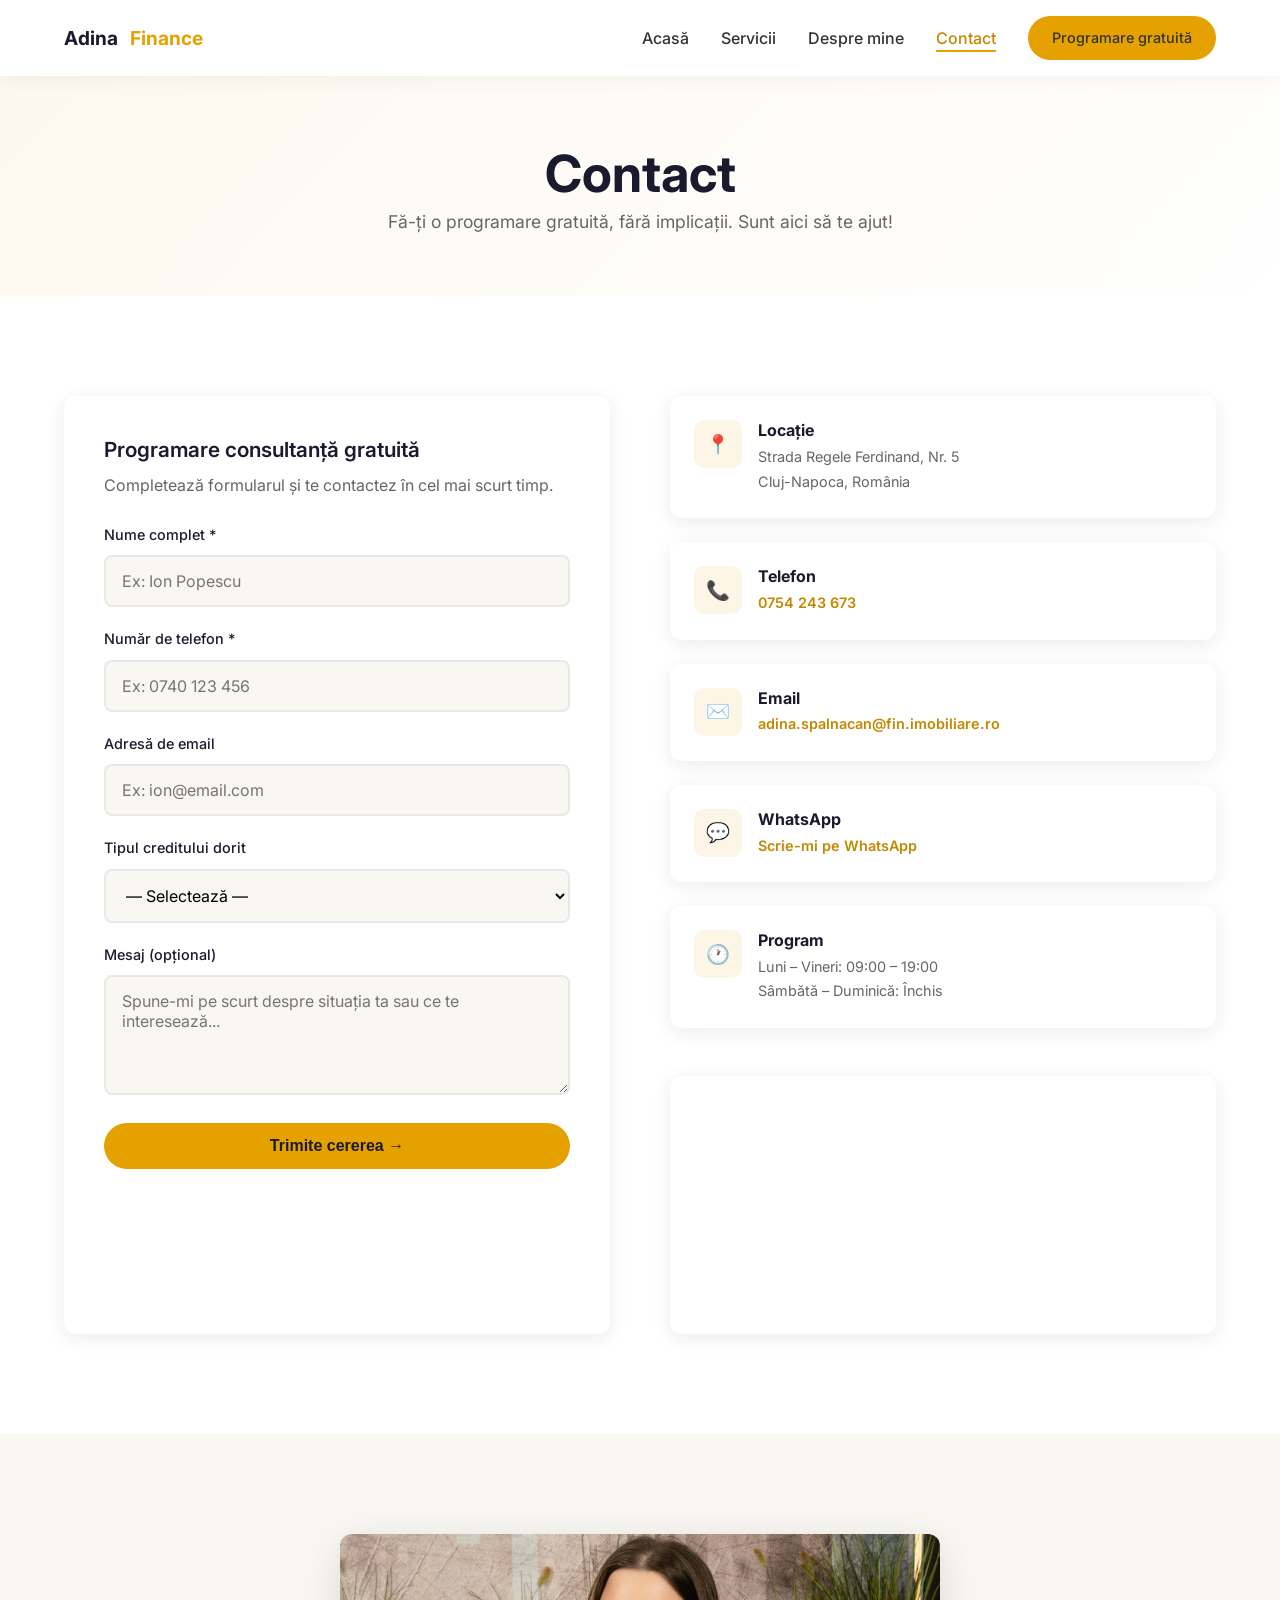
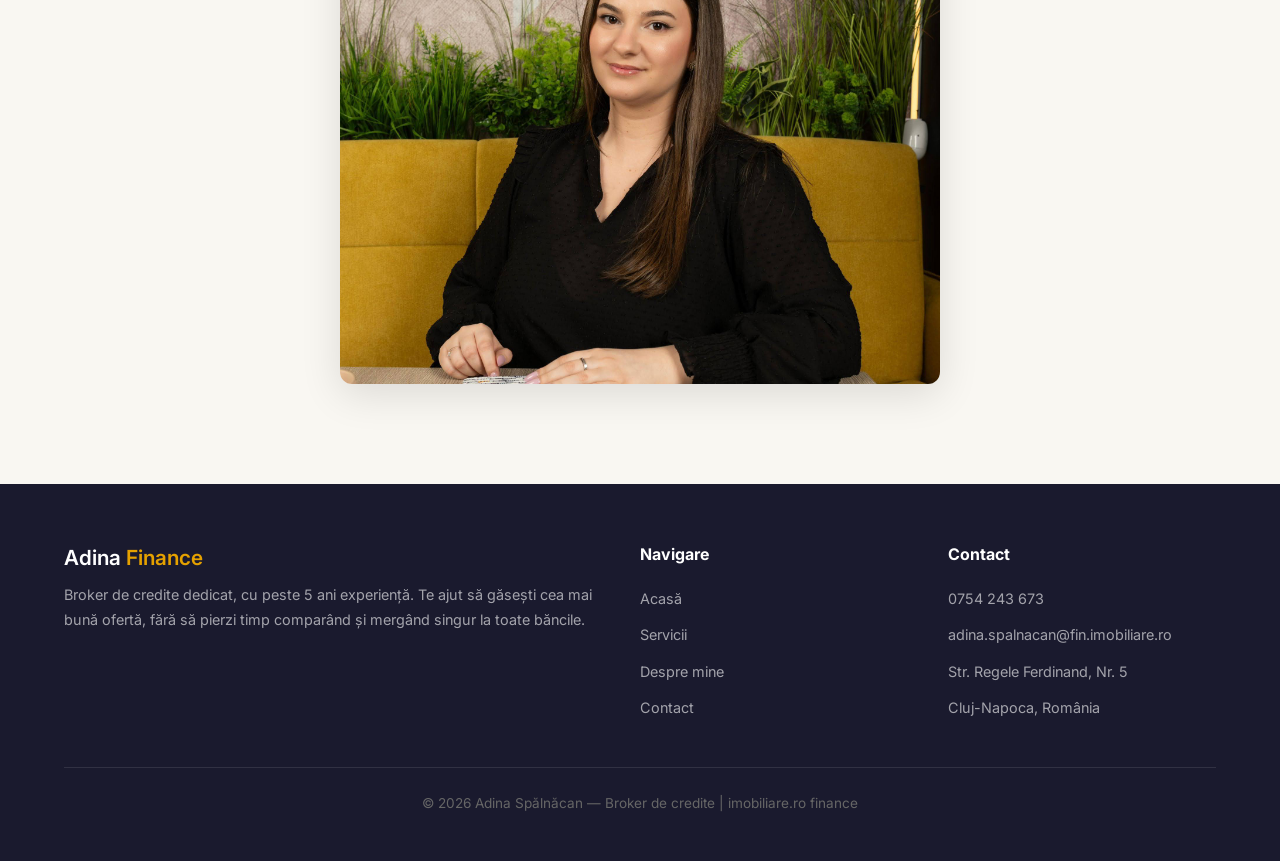
==== contact.html @ a8273257 "Initial site: Adina Finance broker website" ====
<!DOCTYPE html>
<html lang="ro">
<head>
  <meta charset="UTF-8">
  <meta name="viewport" content="width=device-width, initial-scale=1.0">
  <title>Contact | Adina Spălnăcan — Broker de Credite</title>
  <meta name="description" content="Programează o consultanță gratuită cu Adina Spălnăcan - Expert Financiar în Cluj-Napoca. Telefon: 0754 243 673.">
  <link rel="preconnect" href="https://fonts.googleapis.com">
  <link rel="preconnect" href="https://fonts.gstatic.com" crossorigin>
  <link href="https://fonts.googleapis.com/css2?family=Inter:wght@400;500;600;700&display=swap" rel="stylesheet">
  <link rel="stylesheet" href="css/styles.css">
</head>
<body>

  <!-- NAVIGATION -->
  <nav class="navbar">
    <div class="container">
      <a href="index.html" class="nav-logo">
        Adina <span class="logo-accent">Finance</span>
      </a>
      <ul class="nav-links">
        <li><a href="index.html">Acasă</a></li>
        <li><a href="servicii.html">Servicii</a></li>
        <li><a href="despre.html">Despre mine</a></li>
        <li><a href="contact.html" class="active">Contact</a></li>
        <li><a href="contact.html" class="btn btn-primary nav-cta">Programare gratuită</a></li>
      </ul>
      <div class="mobile-toggle" id="mobileToggle">
        <span></span>
        <span></span>
        <span></span>
      </div>
    </div>
  </nav>

  <!-- PAGE HEADER -->
  <section class="page-header">
    <div class="container">
      <h1>Contact</h1>
      <p>Fă-ți o programare gratuită, fără implicații. Sunt aici să te ajut!</p>
    </div>
  </section>

  <!-- CONTACT SECTION -->
  <section class="section">
    <div class="container">
      <div class="contact-grid">
        <!-- FORM -->
        <div class="contact-form fade-in">
          <h3>Programare consultanță gratuită</h3>
          <p style="margin-bottom: 24px;">Completează formularul și te contactez în cel mai scurt timp.</p>
          <form id="contactForm" action="#" method="POST">
            <div class="form-group">
              <label for="name">Nume complet *</label>
              <input type="text" id="name" name="name" placeholder="Ex: Ion Popescu" required>
            </div>
            <div class="form-group">
              <label for="phone">Număr de telefon *</label>
              <input type="tel" id="phone" name="phone" placeholder="Ex: 0740 123 456" required>
            </div>
            <div class="form-group">
              <label for="email">Adresă de email</label>
              <input type="email" id="email" name="email" placeholder="Ex: ion@email.com">
            </div>
            <div class="form-group">
              <label for="service">Tipul creditului dorit</label>
              <select id="service" name="service">
                <option value="">— Selectează —</option>
                <option value="ipotecar">Credit ipotecar</option>
                <option value="refinantare">Refinanțare</option>
                <option value="nevoi-personale">Credit de nevoi personale</option>
                <option value="constructii">Credit de construcții</option>
                <option value="teren">Credit achiziție teren</option>
                <option value="altele">Altele</option>
              </select>
            </div>
            <div class="form-group">
              <label for="message">Mesaj (opțional)</label>
              <textarea id="message" name="message" placeholder="Spune-mi pe scurt despre situația ta sau ce te interesează..."></textarea>
            </div>
            <button type="submit" class="btn btn-primary" style="width: 100%; justify-content: center;">Trimite cererea →</button>
          </form>
        </div>

        <!-- CONTACT INFO -->
        <div class="contact-info fade-in">
          <div class="contact-card">
            <div class="contact-card-icon">📍</div>
            <div>
              <h4>Locație</h4>
              <p>Strada Regele Ferdinand, Nr. 5<br>Cluj-Napoca, România</p>
            </div>
          </div>

          <div class="contact-card">
            <div class="contact-card-icon">📞</div>
            <div>
              <h4>Telefon</h4>
              <p><a href="tel:+40754243673" style="color: var(--gold-dark); font-weight: 600;">0754 243 673</a></p>
            </div>
          </div>

          <div class="contact-card">
            <div class="contact-card-icon">✉️</div>
            <div>
              <h4>Email</h4>
              <p><a href="mailto:adina.spalnacan@fin.imobiliare.ro" style="color: var(--gold-dark); font-weight: 600;">adina.spalnacan@fin.imobiliare.ro</a></p>
            </div>
          </div>

          <div class="contact-card">
            <div class="contact-card-icon">💬</div>
            <div>
              <h4>WhatsApp</h4>
              <p><a href="https://wa.me/40754243673" target="_blank" style="color: var(--gold-dark); font-weight: 600;">Scrie-mi pe WhatsApp</a></p>
            </div>
          </div>

          <div class="contact-card">
            <div class="contact-card-icon">🕐</div>
            <div>
              <h4>Program</h4>
              <p>Luni – Vineri: 09:00 – 19:00<br>Sâmbătă – Duminică: Închis</p>
            </div>
          </div>

          <!-- MAP -->
          <div class="map-container">
            <iframe 
              src="https://www.google.com/maps/embed?pb=!1m18!1m12!1m3!1d2732.8!2d23.5897!3d46.7712!2m3!1f0!2f0!3f0!3m2!1i1024!2i768!4f13.1!3m3!1m2!1s0x47490c25c1a3f0e3%3A0x0!2sStrada+Regele+Ferdinand+5%2C+Cluj-Napoca!5e0!3m2!1sro!2sro!4v1"
              allowfullscreen="" 
              loading="lazy" 
              referrerpolicy="no-referrer-when-downgrade"
              title="Locație birou Adina Spălnăcan">
            </iframe>
          </div>
        </div>
      </div>
    </div>
  </section>

  <!-- BUSINESS CARD SECTION -->
  <section class="section section-light">
    <div class="container" style="text-align: center;">
      <div class="fade-in" style="max-width: 600px; margin: 0 auto;">
        <img src="IMG-20260504-WA0004.jpg" alt="Carte de vizită Adina Spălnăcan - Expert Financiar" style="border-radius: var(--radius); box-shadow: var(--shadow-lg);">
      </div>
    </div>
  </section>

  <!-- FOOTER -->
  <footer class="footer">
    <div class="container">
      <div class="footer-grid">
        <div class="footer-brand">
          <h3>Adina <span class="accent">Finance</span></h3>
          <p>Broker de credite dedicat, cu peste 5 ani experiență. Te ajut să găsești cea mai bună ofertă, fără să pierzi timp comparând și mergând singur la toate băncile.</p>
        </div>
        <div class="footer-links">
          <h4>Navigare</h4>
          <a href="index.html">Acasă</a>
          <a href="servicii.html">Servicii</a>
          <a href="despre.html">Despre mine</a>
          <a href="contact.html">Contact</a>
        </div>
        <div class="footer-links">
          <h4>Contact</h4>
          <a href="tel:+40754243673">0754 243 673</a>
          <a href="mailto:adina.spalnacan@fin.imobiliare.ro">adina.spalnacan@fin.imobiliare.ro</a>
          <a>Str. Regele Ferdinand, Nr. 5</a>
          <a>Cluj-Napoca, România</a>
        </div>
      </div>
      <div class="footer-bottom">
        <p>© 2026 Adina Spălnăcan — Broker de credite | imobiliare.ro finance</p>
      </div>
    </div>
  </footer>

  <script src="js/script.js"></script>
</body>
</html>
---- css/styles.css ----
/* ===== GLOBAL RESET & VARIABLES ===== */
:root {
  --gold: #E5A100;
  --gold-light: #F5C842;
  --gold-dark: #C48800;
  --dark: #1a1a2e;
  --dark-light: #2d2d44;
  --text: #333333;
  --text-light: #666666;
  --bg: #ffffff;
  --bg-light: #f9f7f2;
  --bg-warm: #fdf8ee;
  --shadow: 0 4px 20px rgba(0, 0, 0, 0.08);
  --shadow-lg: 0 10px 40px rgba(0, 0, 0, 0.12);
  --radius: 12px;
  --transition: all 0.3s ease;
}

* {
  margin: 0;
  padding: 0;
  box-sizing: border-box;
}

html {
  scroll-behavior: smooth;
}

body {
  font-family: 'Inter', -apple-system, BlinkMacSystemFont, 'Segoe UI', sans-serif;
  color: var(--text);
  line-height: 1.7;
  font-size: 16px;
}

img {
  max-width: 100%;
  height: auto;
  display: block;
}

a {
  text-decoration: none;
  color: inherit;
  transition: var(--transition);
}

ul {
  list-style: none;
}

.container {
  max-width: 1200px;
  margin: 0 auto;
  padding: 0 24px;
}

/* ===== TYPOGRAPHY ===== */
h1, h2, h3, h4 {
  color: var(--dark);
  line-height: 1.3;
}

h1 {
  font-size: clamp(2rem, 5vw, 3.2rem);
  font-weight: 700;
}

h2 {
  font-size: clamp(1.6rem, 4vw, 2.4rem);
  font-weight: 700;
  margin-bottom: 1rem;
}

h3 {
  font-size: 1.3rem;
  font-weight: 600;
  margin-bottom: 0.5rem;
}

p {
  margin-bottom: 1rem;
  color: var(--text-light);
}

.accent {
  color: var(--gold);
}

.highlight {
  background: linear-gradient(120deg, rgba(229, 161, 0, 0.15) 0%, rgba(229, 161, 0, 0.05) 100%);
  padding: 2px 8px;
  border-radius: 4px;
  font-weight: 600;
  color: var(--dark);
}

/* ===== BUTTONS ===== */
.btn {
  display: inline-flex;
  align-items: center;
  gap: 8px;
  padding: 14px 32px;
  border-radius: 50px;
  font-weight: 600;
  font-size: 1rem;
  cursor: pointer;
  border: none;
  transition: var(--transition);
}

.btn-primary {
  background: var(--gold);
  color: var(--dark);
}

.btn-primary:hover {
  background: var(--gold-light);
  transform: translateY(-2px);
  box-shadow: 0 8px 25px rgba(229, 161, 0, 0.35);
}

.btn-secondary {
  background: transparent;
  color: var(--dark);
  border: 2px solid var(--dark);
}

.btn-secondary:hover {
  background: var(--dark);
  color: #fff;
  transform: translateY(-2px);
}

.btn-whatsapp {
  background: #25D366;
  color: #fff;
}

.btn-whatsapp:hover {
  background: #20bd5a;
  transform: translateY(-2px);
  box-shadow: 0 8px 25px rgba(37, 211, 102, 0.35);
}

.btn-phone {
  background: var(--dark);
  color: #fff;
}

.btn-phone:hover {
  background: var(--dark-light);
  transform: translateY(-2px);
}

/* ===== NAVIGATION ===== */
.navbar {
  position: fixed;
  top: 0;
  left: 0;
  right: 0;
  z-index: 1000;
  background: rgba(255, 255, 255, 0.95);
  backdrop-filter: blur(10px);
  box-shadow: 0 2px 20px rgba(0, 0, 0, 0.05);
  padding: 16px 0;
  transition: var(--transition);
}

.navbar .container {
  display: flex;
  align-items: center;
  justify-content: space-between;
}

.nav-logo {
  display: flex;
  align-items: center;
  gap: 12px;
  font-weight: 700;
  font-size: 1.2rem;
  color: var(--dark);
}

.nav-logo .logo-accent {
  color: var(--gold);
}

.nav-links {
  display: flex;
  align-items: center;
  gap: 32px;
}

.nav-links a {
  font-weight: 500;
  color: var(--text);
  position: relative;
}

.nav-links a::after {
  content: '';
  position: absolute;
  bottom: -4px;
  left: 0;
  width: 0;
  height: 2px;
  background: var(--gold);
  transition: var(--transition);
}

.nav-links a:hover::after,
.nav-links a.active::after {
  width: 100%;
}

.nav-links a:hover,
.nav-links a.active {
  color: var(--gold-dark);
}

.nav-cta {
  padding: 10px 24px !important;
  font-size: 0.9rem !important;
}

.mobile-toggle {
  display: none;
  flex-direction: column;
  gap: 5px;
  cursor: pointer;
  padding: 5px;
}

.mobile-toggle span {
  width: 25px;
  height: 3px;
  background: var(--dark);
  border-radius: 2px;
  transition: var(--transition);
}

/* ===== HERO SECTION ===== */
.hero {
  min-height: 100vh;
  display: flex;
  align-items: center;
  padding-top: 80px;
  background: linear-gradient(135deg, var(--bg-warm) 0%, var(--bg) 100%);
  overflow: hidden;
}

.hero .container {
  display: grid;
  grid-template-columns: 1fr 1fr;
  gap: 60px;
  align-items: center;
}

.hero-content {
  padding: 40px 0;
}

.hero-badge {
  display: inline-flex;
  align-items: center;
  gap: 8px;
  background: rgba(229, 161, 0, 0.1);
  color: var(--gold-dark);
  padding: 8px 16px;
  border-radius: 50px;
  font-size: 0.85rem;
  font-weight: 600;
  margin-bottom: 24px;
}

.hero-title {
  margin-bottom: 20px;
}

.hero-subtitle {
  font-size: 1.15rem;
  color: var(--text-light);
  margin-bottom: 32px;
  max-width: 500px;
}

.hero-buttons {
  display: flex;
  gap: 16px;
  flex-wrap: wrap;
}

.hero-stats {
  display: flex;
  gap: 40px;
  margin-top: 48px;
  padding-top: 32px;
  border-top: 1px solid rgba(0, 0, 0, 0.08);
}

.stat-item {
  text-align: center;
}

.stat-number {
  font-size: 2rem;
  font-weight: 700;
  color: var(--gold);
}

.stat-label {
  font-size: 0.85rem;
  color: var(--text-light);
}

.hero-image {
  position: relative;
}

.hero-image img {
  border-radius: var(--radius);
  box-shadow: var(--shadow-lg);
  width: 100%;
  height: 550px;
  object-fit: cover;
  object-position: top;
}

.hero-image::before {
  content: '';
  position: absolute;
  top: -20px;
  right: -20px;
  width: 100%;
  height: 100%;
  border: 3px solid var(--gold);
  border-radius: var(--radius);
  z-index: -1;
}

/* ===== SECTIONS ===== */
.section {
  padding: 100px 0;
}

.section-light {
  background: var(--bg-light);
}

.section-warm {
  background: var(--bg-warm);
}

.section-header {
  text-align: center;
  max-width: 700px;
  margin: 0 auto 60px;
}

.section-header p {
  font-size: 1.1rem;
}

/* ===== FEATURES/BENEFITS GRID ===== */
.features-grid {
  display: grid;
  grid-template-columns: repeat(auto-fit, minmax(320px, 1fr));
  gap: 32px;
}

.feature-card {
  background: #fff;
  padding: 40px 32px;
  border-radius: var(--radius);
  box-shadow: var(--shadow);
  transition: var(--transition);
  border: 1px solid rgba(0, 0, 0, 0.04);
}

.feature-card:hover {
  transform: translateY(-4px);
  box-shadow: var(--shadow-lg);
}

.feature-icon {
  width: 60px;
  height: 60px;
  background: rgba(229, 161, 0, 0.1);
  border-radius: 12px;
  display: flex;
  align-items: center;
  justify-content: center;
  margin-bottom: 20px;
  font-size: 1.5rem;
}

.feature-card h3 {
  color: var(--dark);
  margin-bottom: 12px;
}

.feature-card p {
  font-size: 0.95rem;
}

/* ===== SERVICES ===== */
.service-block {
  display: grid;
  grid-template-columns: 1fr 1fr;
  gap: 60px;
  align-items: center;
  margin-bottom: 80px;
}

.service-block:nth-child(even) {
  direction: rtl;
}

.service-block:nth-child(even) > * {
  direction: ltr;
}

.service-content {
  padding: 20px 0;
}

.service-content h2 {
  position: relative;
  padding-bottom: 16px;
}

.service-content h2::after {
  content: '';
  position: absolute;
  bottom: 0;
  left: 0;
  width: 60px;
  height: 3px;
  background: var(--gold);
  border-radius: 2px;
}

.service-list {
  margin: 24px 0;
}

.service-list li {
  padding: 8px 0;
  padding-left: 28px;
  position: relative;
  color: var(--text-light);
}

.service-list li::before {
  content: '✓';
  position: absolute;
  left: 0;
  color: var(--gold);
  font-weight: 700;
}

.service-image img {
  border-radius: var(--radius);
  box-shadow: var(--shadow);
  width: 100%;
  height: 400px;
  object-fit: cover;
}

/* ===== ABOUT ===== */
.about-grid {
  display: grid;
  grid-template-columns: 1fr 1.2fr;
  gap: 60px;
  align-items: center;
}

.about-image img {
  border-radius: var(--radius);
  box-shadow: var(--shadow-lg);
  width: 100%;
  height: 500px;
  object-fit: cover;
  object-position: top;
}

.about-content blockquote {
  border-left: 4px solid var(--gold);
  padding: 16px 24px;
  margin: 24px 0;
  background: var(--bg-warm);
  border-radius: 0 var(--radius) var(--radius) 0;
  font-style: italic;
  color: var(--text);
}

/* ===== CTA SECTION ===== */
.cta-section {
  background: linear-gradient(135deg, var(--dark) 0%, var(--dark-light) 100%);
  padding: 80px 0;
  text-align: center;
  color: #fff;
}

.cta-section h2 {
  color: #fff;
  margin-bottom: 16px;
}

.cta-section p {
  color: rgba(255, 255, 255, 0.8);
  font-size: 1.1rem;
  max-width: 600px;
  margin: 0 auto 32px;
}

.cta-buttons {
  display: flex;
  gap: 16px;
  justify-content: center;
  flex-wrap: wrap;
}

/* ===== CONTACT ===== */
.contact-grid {
  display: grid;
  grid-template-columns: 1fr 1fr;
  gap: 60px;
}

.contact-form {
  background: #fff;
  padding: 40px;
  border-radius: var(--radius);
  box-shadow: var(--shadow);
}

.form-group {
  margin-bottom: 20px;
}

.form-group label {
  display: block;
  font-weight: 500;
  margin-bottom: 8px;
  color: var(--dark);
  font-size: 0.9rem;
}

.form-group input,
.form-group textarea,
.form-group select {
  width: 100%;
  padding: 14px 16px;
  border: 2px solid #e8e8e8;
  border-radius: 8px;
  font-size: 1rem;
  font-family: inherit;
  transition: var(--transition);
  background: var(--bg-light);
}

.form-group input:focus,
.form-group textarea:focus,
.form-group select:focus {
  outline: none;
  border-color: var(--gold);
  background: #fff;
  box-shadow: 0 0 0 4px rgba(229, 161, 0, 0.1);
}

.form-group textarea {
  min-height: 120px;
  resize: vertical;
}

.contact-info {
  display: flex;
  flex-direction: column;
  gap: 24px;
}

.contact-card {
  background: #fff;
  padding: 24px;
  border-radius: var(--radius);
  box-shadow: var(--shadow);
  display: flex;
  align-items: flex-start;
  gap: 16px;
}

.contact-card-icon {
  width: 48px;
  height: 48px;
  background: rgba(229, 161, 0, 0.1);
  border-radius: 10px;
  display: flex;
  align-items: center;
  justify-content: center;
  font-size: 1.2rem;
  flex-shrink: 0;
}

.contact-card h4 {
  margin-bottom: 4px;
  font-size: 1rem;
}

.contact-card p {
  font-size: 0.9rem;
  margin-bottom: 0;
}

.map-container {
  border-radius: var(--radius);
  overflow: hidden;
  box-shadow: var(--shadow);
  margin-top: 24px;
}

.map-container iframe {
  width: 100%;
  height: 250px;
  border: none;
}

/* ===== FOOTER ===== */
.footer {
  background: var(--dark);
  color: rgba(255, 255, 255, 0.7);
  padding: 60px 0 30px;
}

.footer-grid {
  display: grid;
  grid-template-columns: 2fr 1fr 1fr;
  gap: 40px;
  margin-bottom: 40px;
}

.footer-brand h3 {
  color: #fff;
  margin-bottom: 12px;
  font-size: 1.3rem;
}

.footer-brand p {
  color: rgba(255, 255, 255, 0.6);
  font-size: 0.9rem;
}

.footer-links h4 {
  color: #fff;
  margin-bottom: 16px;
  font-size: 1rem;
}

.footer-links a {
  display: block;
  padding: 6px 0;
  color: rgba(255, 255, 255, 0.6);
  font-size: 0.9rem;
}

.footer-links a:hover {
  color: var(--gold);
}

.footer-bottom {
  border-top: 1px solid rgba(255, 255, 255, 0.1);
  padding-top: 24px;
  text-align: center;
  font-size: 0.85rem;
  color: rgba(255, 255, 255, 0.5);
}

/* ===== PAGE HEADER ===== */
.page-header {
  padding: 140px 0 60px;
  background: linear-gradient(135deg, var(--bg-warm) 0%, var(--bg) 100%);
  text-align: center;
}

.page-header p {
  font-size: 1.1rem;
  max-width: 600px;
  margin: 0 auto;
}

/* ===== RESPONSIVE ===== */
@media (max-width: 992px) {
  .hero .container {
    grid-template-columns: 1fr;
    gap: 40px;
  }

  .hero-image {
    order: -1;
    max-width: 500px;
    margin: 0 auto;
  }

  .hero-image::before {
    display: none;
  }

  .service-block {
    grid-template-columns: 1fr;
    gap: 32px;
  }

  .service-block:nth-child(even) {
    direction: ltr;
  }

  .about-grid {
    grid-template-columns: 1fr;
    gap: 40px;
  }

  .contact-grid {
    grid-template-columns: 1fr;
  }

  .footer-grid {
    grid-template-columns: 1fr;
    gap: 30px;
  }
}

@media (max-width: 768px) {
  .nav-links {
    position: fixed;
    top: 0;
    right: -100%;
    width: 280px;
    height: 100vh;
    background: #fff;
    flex-direction: column;
    padding: 80px 40px;
    gap: 24px;
    box-shadow: var(--shadow-lg);
    transition: var(--transition);
  }

  .nav-links.active {
    right: 0;
  }

  .mobile-toggle {
    display: flex;
  }

  .hero-stats {
    gap: 24px;
  }

  .hero-buttons {
    flex-direction: column;
    align-items: flex-start;
  }

  .features-grid {
    grid-template-columns: 1fr;
  }

  .cta-buttons {
    flex-direction: column;
    align-items: center;
  }

  .section {
    padding: 60px 0;
  }
}

/* ===== ANIMATIONS ===== */
.fade-in {
  opacity: 0;
  transform: translateY(20px);
  transition: opacity 0.6s ease, transform 0.6s ease;
}

.fade-in.visible {
  opacity: 1;
  transform: translateY(0);
}

/* ===== FREE BADGE ===== */
.free-badge {
  display: inline-block;
  background: linear-gradient(135deg, var(--gold) 0%, var(--gold-light) 100%);
  color: var(--dark);
  padding: 4px 14px;
  border-radius: 50px;
  font-size: 0.8rem;
  font-weight: 700;
  text-transform: uppercase;
  letter-spacing: 0.5px;
}
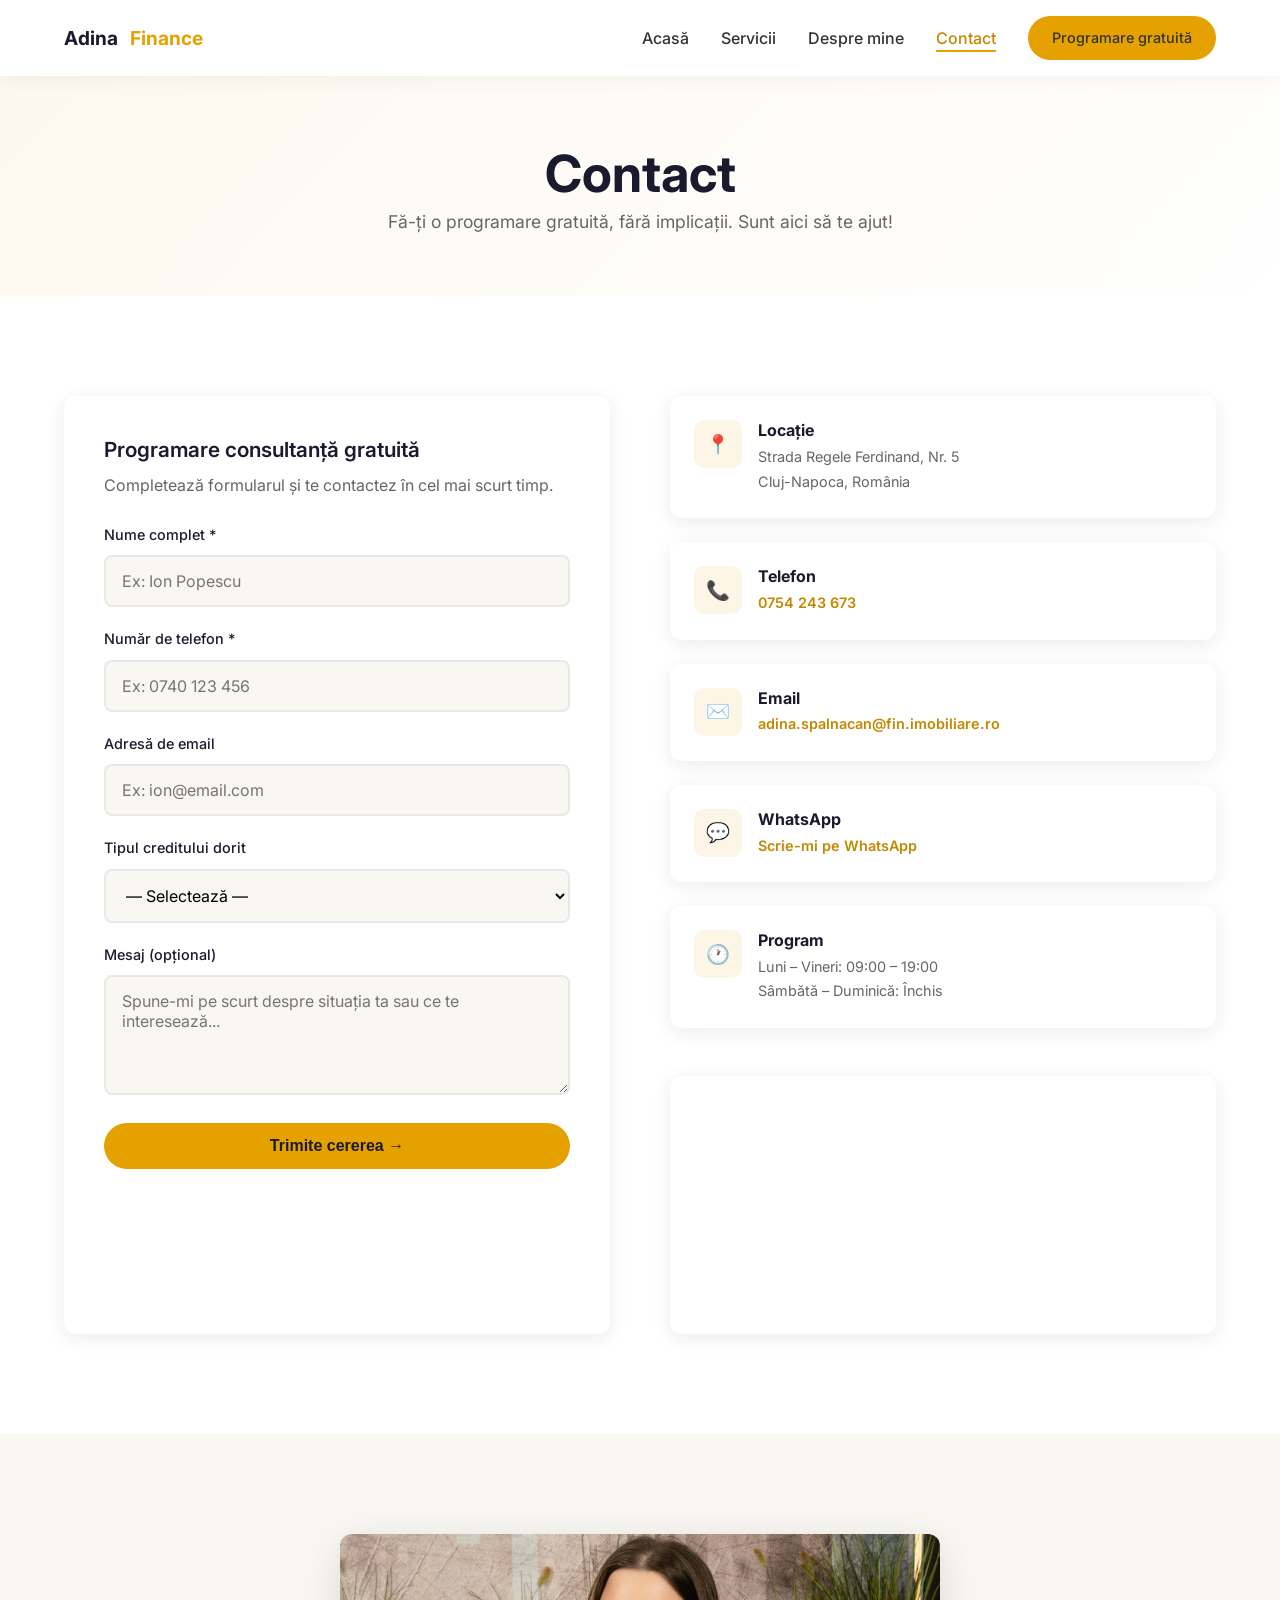
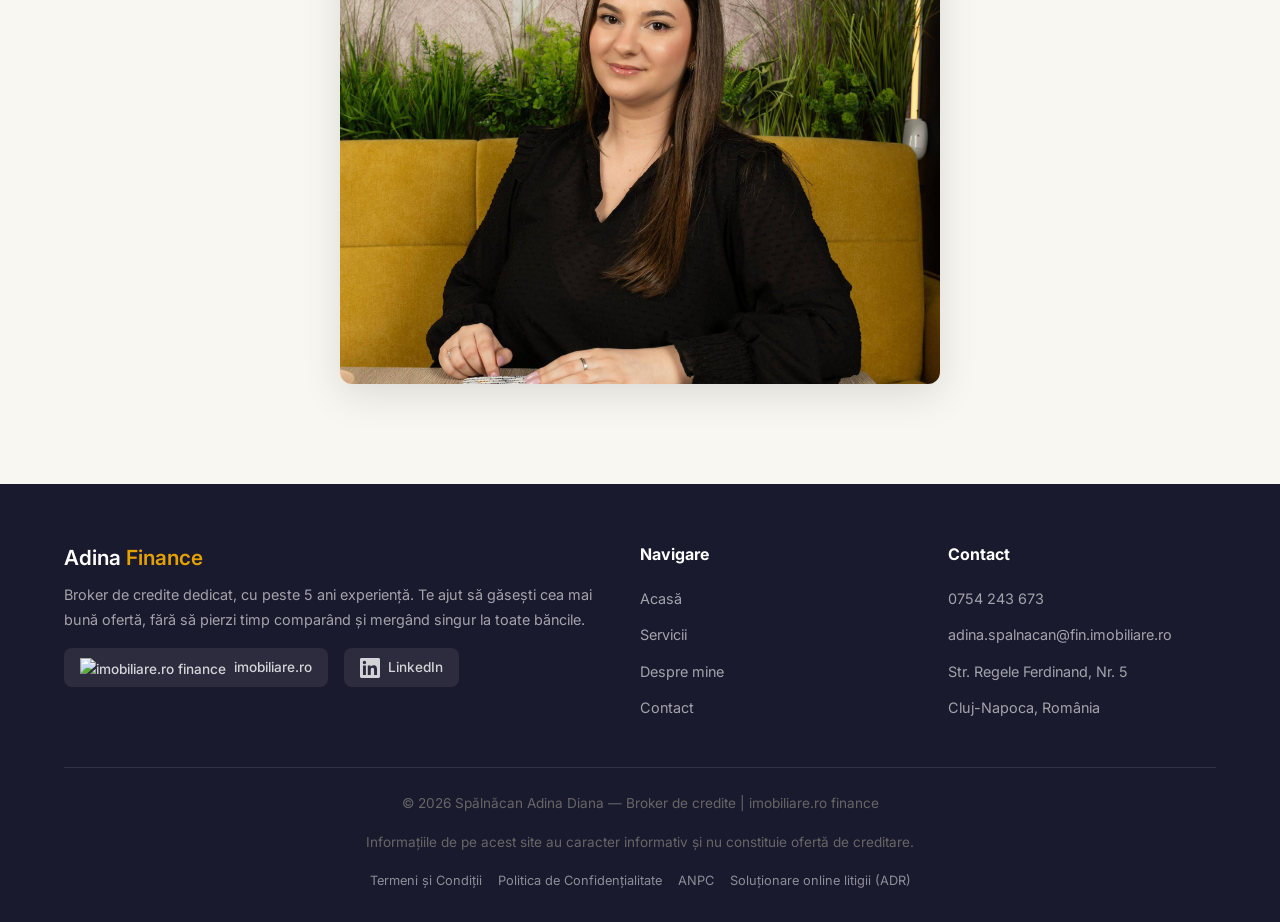
==== commit 86a1103a: "Add legal pages, LinkedIn/imobiliare links, ANPC accreditation, update titles" ====
--- a/contact.html
+++ b/contact.html
@@ -3,7 +3,7 @@
 <head>
   <meta charset="UTF-8">
   <meta name="viewport" content="width=device-width, initial-scale=1.0">
-  <title>Contact | Adina Spălnăcan — Broker de Credite</title>
+  <title>Contact | Spălnăcan Adina Diana - Broker Credite</title>
   <meta name="description" content="Programează o consultanță gratuită cu Adina Spălnăcan - Expert Financiar în Cluj-Napoca. Telefon: 0754 243 673.">
   <link rel="preconnect" href="https://fonts.googleapis.com">
   <link rel="preconnect" href="https://fonts.gstatic.com" crossorigin>
@@ -155,6 +155,15 @@
         <div class="footer-brand">
           <h3>Adina <span class="accent">Finance</span></h3>
           <p>Broker de credite dedicat, cu peste 5 ani experiență. Te ajut să găsești cea mai bună ofertă, fără să pierzi timp comparând și mergând singur la toate băncile.</p>
+          <div class="footer-social">
+            <a href="https://finance.imobiliare.ro/broker/adina-spalnacan" target="_blank" rel="noopener">
+              <img src="https://finance.imobiliare.ro/favicon.ico" alt="imobiliare.ro finance"> imobiliare.ro
+            </a>
+            <a href="https://www.linkedin.com/in/adina-sp%C4%83ln%C4%83can-6b1149241/" target="_blank" rel="noopener">
+              <svg width="20" height="20" viewBox="0 0 24 24" fill="currentColor"><path d="M20.447 20.452h-3.554v-5.569c0-1.328-.027-3.037-1.852-3.037-1.853 0-2.136 1.445-2.136 2.939v5.667H9.351V9h3.414v1.561h.046c.477-.9 1.637-1.85 3.37-1.85 3.601 0 4.267 2.37 4.267 5.455v6.286zM5.337 7.433a2.062 2.062 0 01-2.063-2.065 2.064 2.064 0 112.063 2.065zm1.782 13.019H3.555V9h3.564v11.452zM22.225 0H1.771C.792 0 0 .774 0 1.729v20.542C0 23.227.792 24 1.771 24h20.451C23.2 24 24 23.227 24 22.271V1.729C24 .774 23.2 0 22.222 0h.003z"/></svg>
+              LinkedIn
+            </a>
+          </div>
         </div>
         <div class="footer-links">
           <h4>Navigare</h4>
@@ -172,7 +181,14 @@
         </div>
       </div>
       <div class="footer-bottom">
-        <p>© 2026 Adina Spălnăcan — Broker de credite | imobiliare.ro finance</p>
+        <p>© 2026 Spălnăcan Adina Diana — Broker de credite | imobiliare.ro finance</p>
+        <p style="margin-top: 4px;">Informațiile de pe acest site au caracter informativ și nu constituie ofertă de creditare.</p>
+        <div class="footer-legal">
+          <a href="termeni-si-conditii.html">Termeni și Condiții</a>
+          <a href="politica-confidentialitate.html">Politica de Confidențialitate</a>
+          <a href="https://anpc.ro/" target="_blank" rel="noopener">ANPC</a>
+          <a href="https://consumer-redress.ec.europa.eu/list-alternative-dispute-resolution-adr-bodies_en" target="_blank" rel="noopener">Soluționare online litigii (ADR)</a>
+        </div>
       </div>
     </div>
   </footer>
--- a/css/styles.css
+++ b/css/styles.css
@@ -676,6 +676,91 @@
   color: rgba(255, 255, 255, 0.5);
 }
 
+.footer-social {
+  display: flex;
+  gap: 16px;
+  margin-top: 16px;
+}
+
+.footer-social a {
+  display: inline-flex;
+  align-items: center;
+  gap: 8px;
+  padding: 8px 16px;
+  border-radius: 8px;
+  background: rgba(255, 255, 255, 0.08);
+  color: rgba(255, 255, 255, 0.8);
+  font-size: 0.85rem;
+  font-weight: 500;
+  transition: var(--transition);
+}
+
+.footer-social a:hover {
+  background: rgba(255, 255, 255, 0.15);
+  color: #fff;
+}
+
+.footer-social img {
+  height: 20px;
+  width: auto;
+}
+
+.footer-legal {
+  display: flex;
+  gap: 16px;
+  justify-content: center;
+  flex-wrap: wrap;
+  margin-top: 12px;
+}
+
+.footer-legal a {
+  color: rgba(255, 255, 255, 0.5);
+  font-size: 0.8rem;
+  transition: var(--transition);
+}
+
+.footer-legal a:hover {
+  color: var(--gold);
+}
+
+/* ===== LEGAL PAGES ===== */
+.legal-content {
+  max-width: 800px;
+  margin: 0 auto;
+}
+
+.legal-content h2 {
+  margin-top: 40px;
+  margin-bottom: 16px;
+  font-size: 1.3rem;
+}
+
+.legal-content p,
+.legal-content li {
+  color: var(--text-light);
+  font-size: 0.95rem;
+  line-height: 1.8;
+}
+
+.legal-content ul {
+  padding-left: 24px;
+  margin-bottom: 16px;
+}
+
+.legal-content ul li {
+  list-style: disc;
+  padding: 4px 0;
+}
+
+.legal-content a {
+  color: var(--gold-dark);
+  font-weight: 500;
+}
+
+.legal-content a:hover {
+  color: var(--gold);
+}
+
 /* ===== PAGE HEADER ===== */
 .page-header {
   padding: 140px 0 60px;
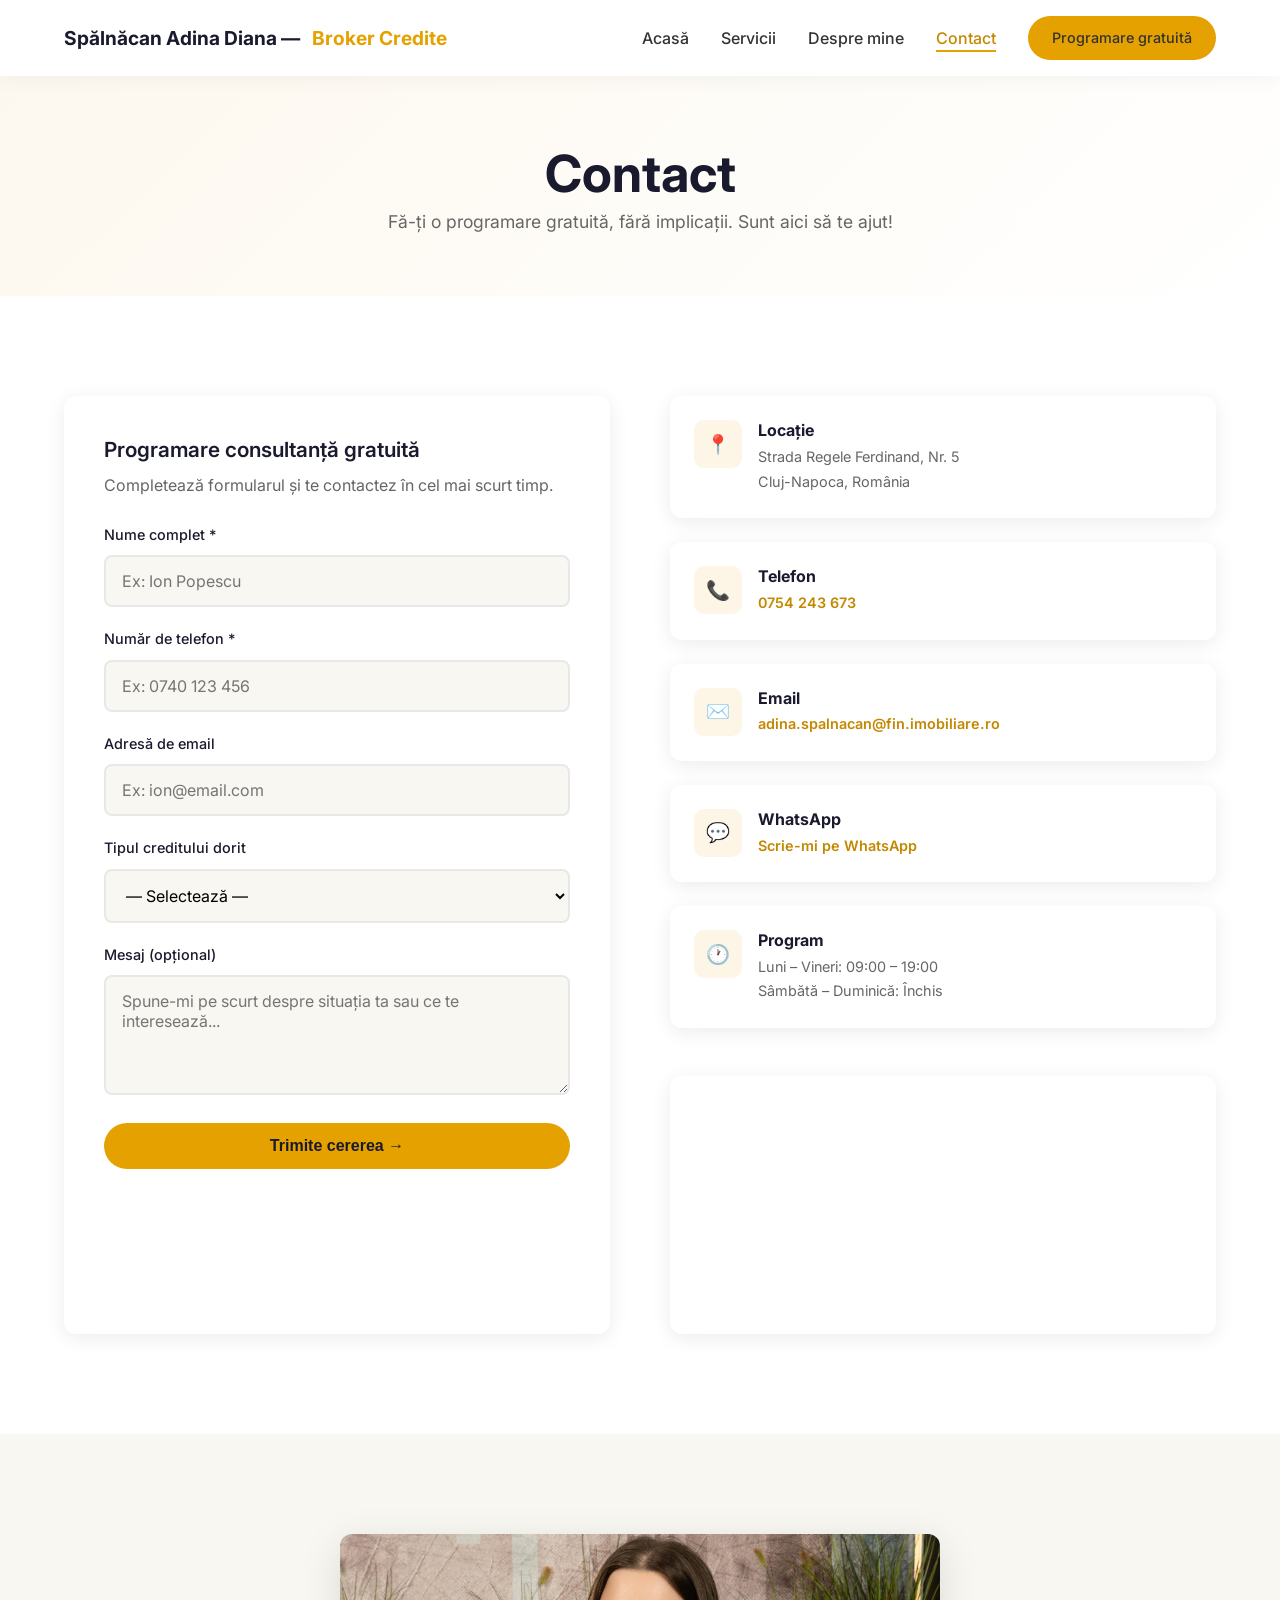
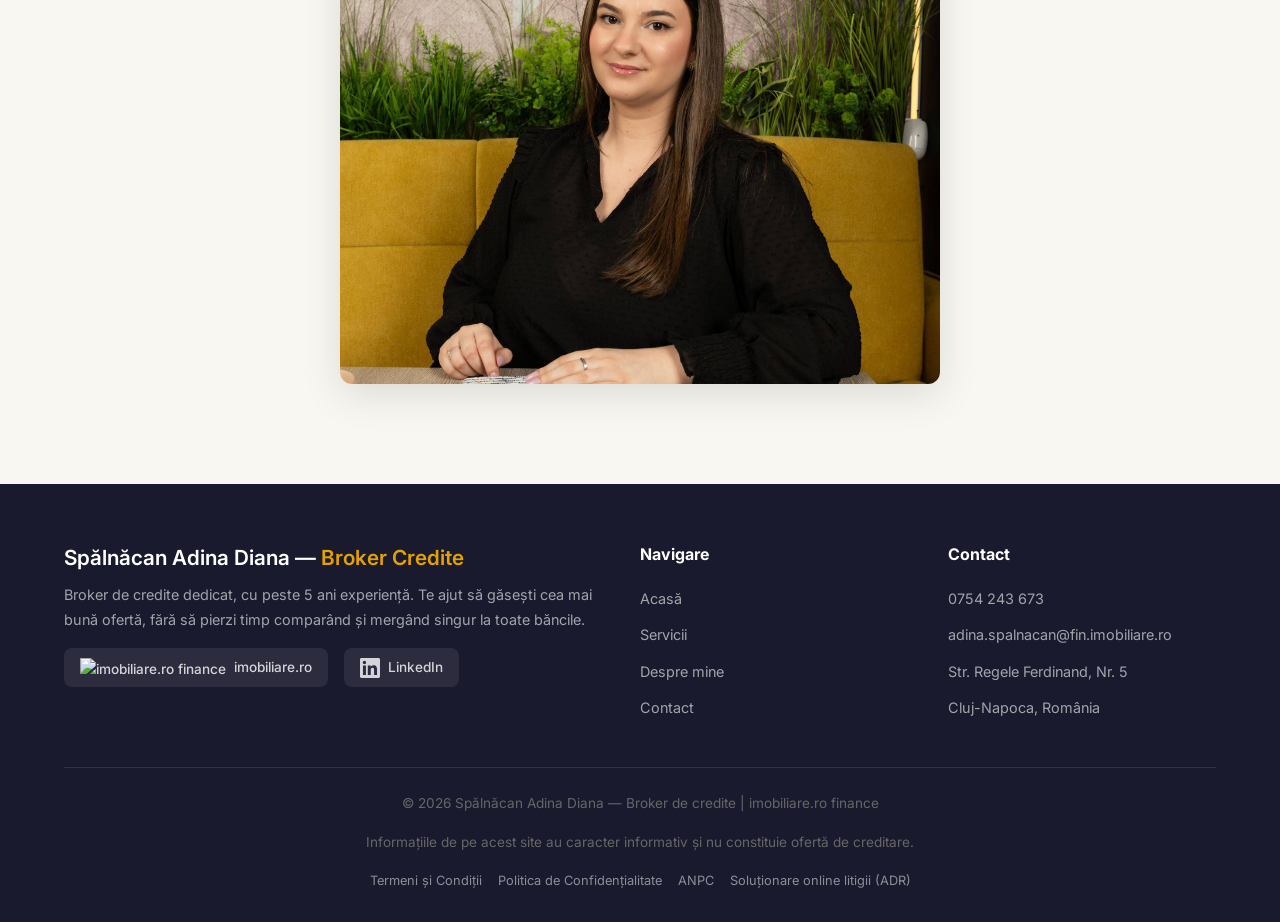
==== commit 51323fc6: "Update nav and footer brand to Spalnacan Adina Diana - Broker Credite" ====
--- a/contact.html
+++ b/contact.html
@@ -16,7 +16,7 @@
   <nav class="navbar">
     <div class="container">
       <a href="index.html" class="nav-logo">
-        Adina <span class="logo-accent">Finance</span>
+        Spălnăcan Adina Diana — <span class="logo-accent">Broker Credite</span>
       </a>
       <ul class="nav-links">
         <li><a href="index.html">Acasă</a></li>
@@ -153,7 +153,7 @@
     <div class="container">
       <div class="footer-grid">
         <div class="footer-brand">
-          <h3>Adina <span class="accent">Finance</span></h3>
+          <h3>Spălnăcan Adina Diana — <span class="accent">Broker Credite</span></h3>
           <p>Broker de credite dedicat, cu peste 5 ani experiență. Te ajut să găsești cea mai bună ofertă, fără să pierzi timp comparând și mergând singur la toate băncile.</p>
           <div class="footer-social">
             <a href="https://finance.imobiliare.ro/broker/adina-spalnacan" target="_blank" rel="noopener">
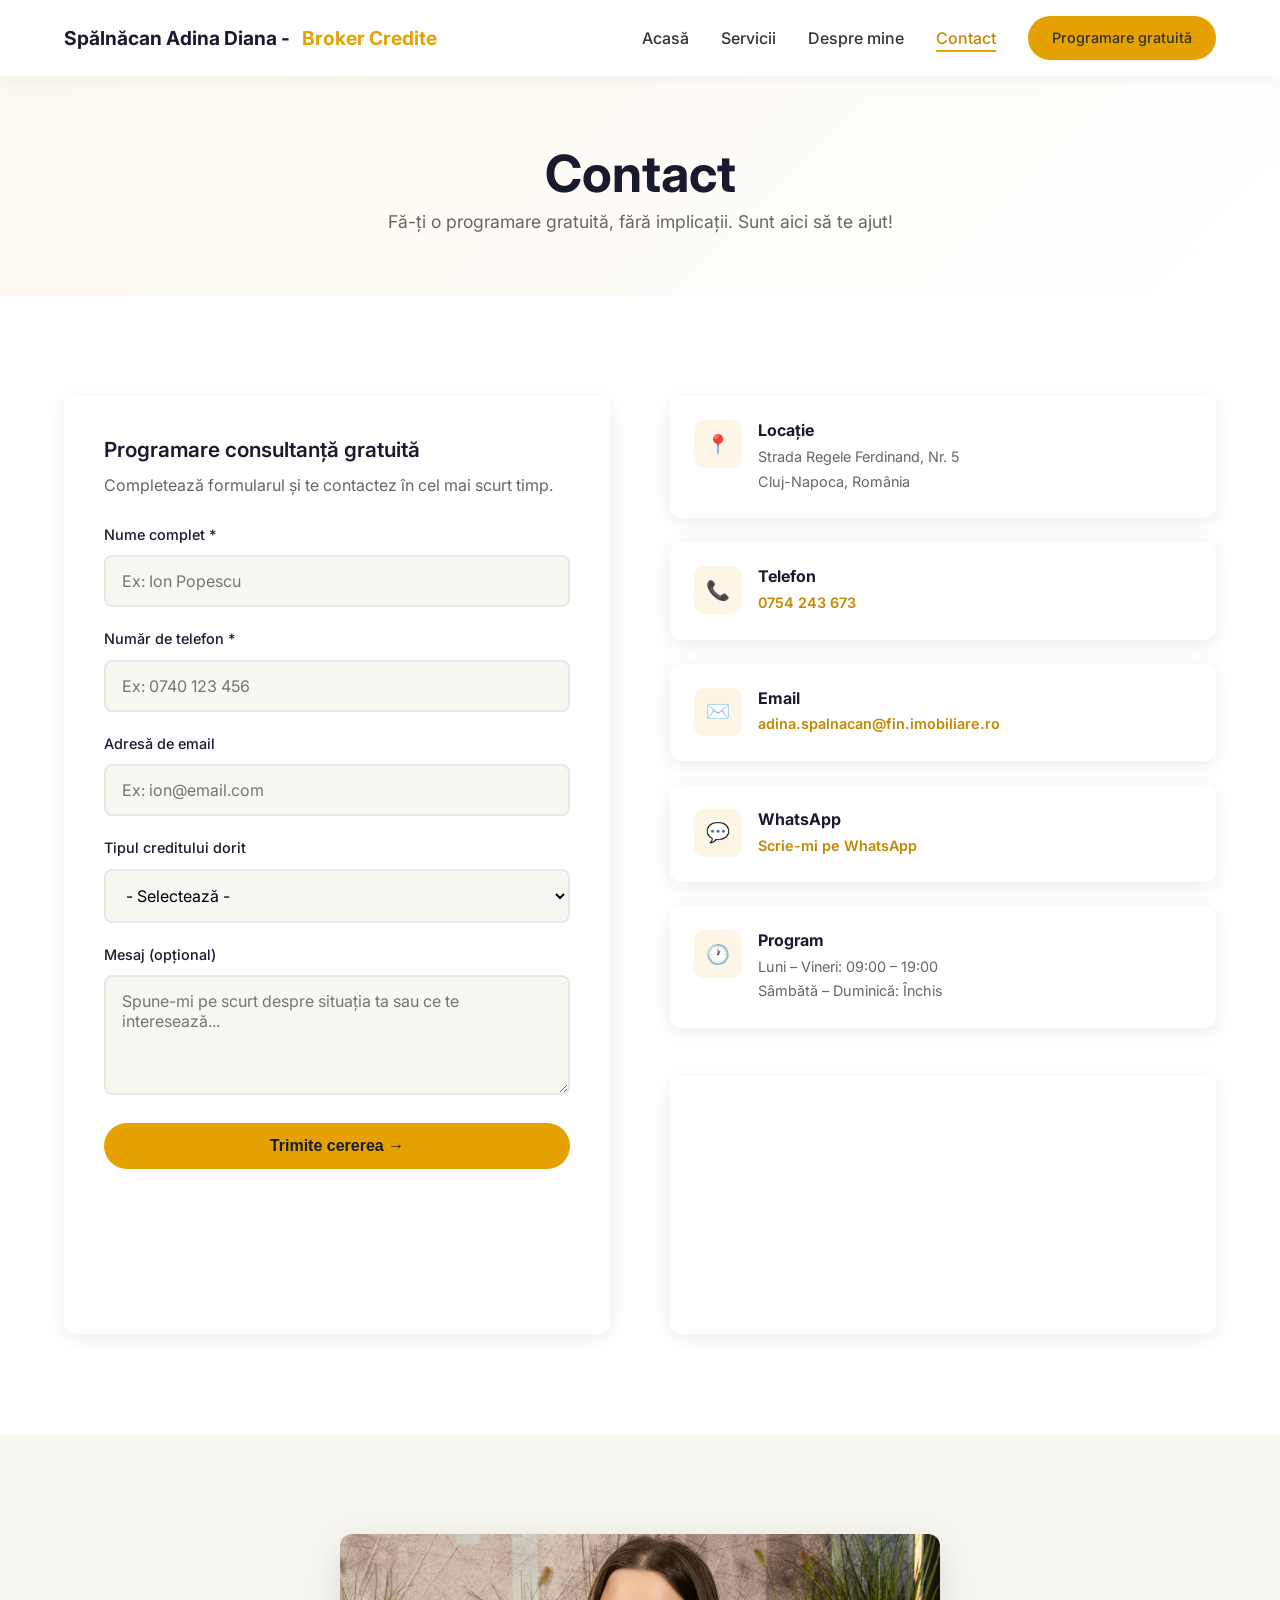
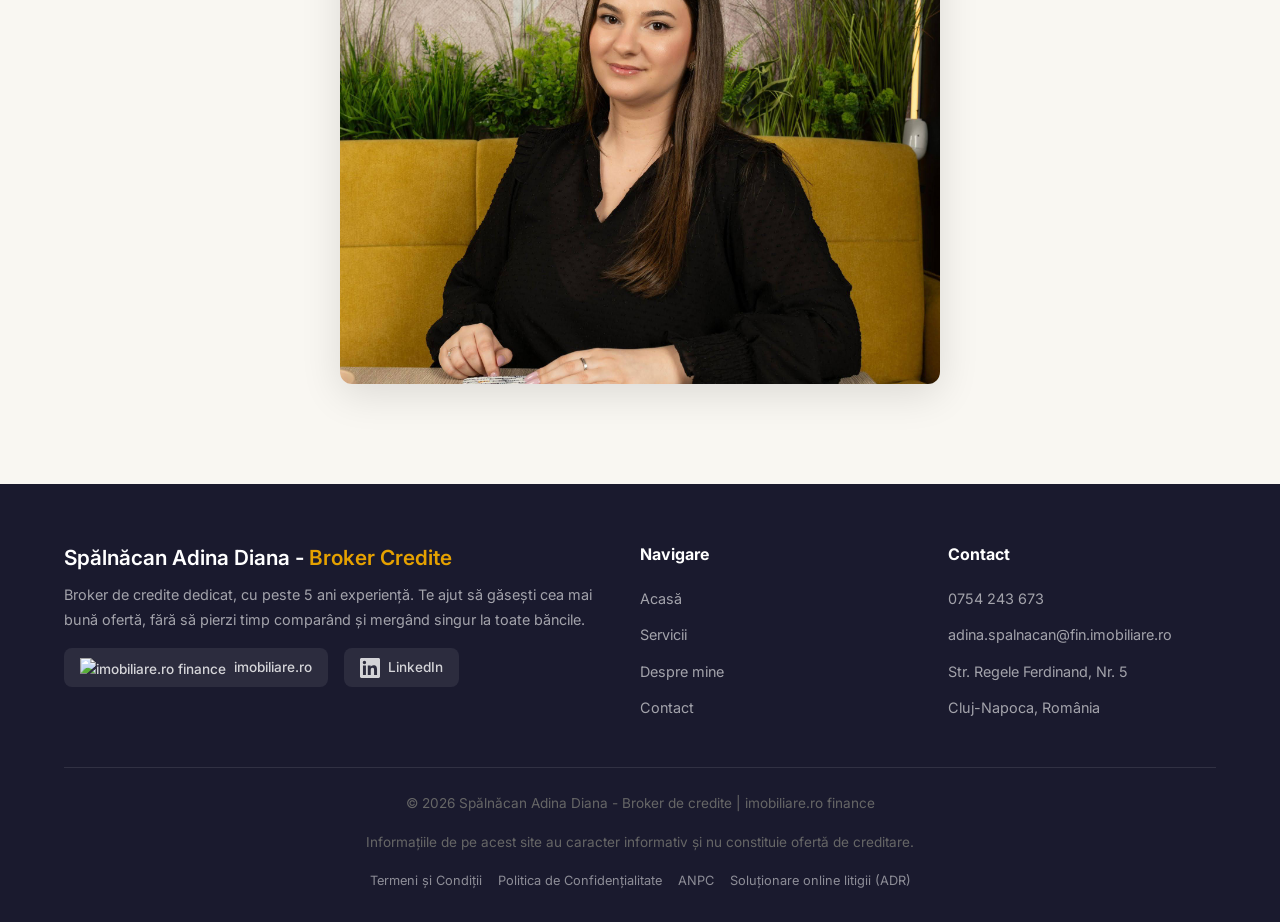
==== commit ebbbc643: "Replace em dashes with hyphens across all pages" ====
--- a/contact.html
+++ b/contact.html
@@ -16,7 +16,7 @@
   <nav class="navbar">
     <div class="container">
       <a href="index.html" class="nav-logo">
-        Spălnăcan Adina Diana — <span class="logo-accent">Broker Credite</span>
+        Spălnăcan Adina Diana - <span class="logo-accent">Broker Credite</span>
       </a>
       <ul class="nav-links">
         <li><a href="index.html">Acasă</a></li>
@@ -65,7 +65,7 @@
             <div class="form-group">
               <label for="service">Tipul creditului dorit</label>
               <select id="service" name="service">
-                <option value="">— Selectează —</option>
+                <option value="">- Selectează -</option>
                 <option value="ipotecar">Credit ipotecar</option>
                 <option value="refinantare">Refinanțare</option>
                 <option value="nevoi-personale">Credit de nevoi personale</option>
@@ -153,7 +153,7 @@
     <div class="container">
       <div class="footer-grid">
         <div class="footer-brand">
-          <h3>Spălnăcan Adina Diana — <span class="accent">Broker Credite</span></h3>
+          <h3>Spălnăcan Adina Diana - <span class="accent">Broker Credite</span></h3>
           <p>Broker de credite dedicat, cu peste 5 ani experiență. Te ajut să găsești cea mai bună ofertă, fără să pierzi timp comparând și mergând singur la toate băncile.</p>
           <div class="footer-social">
             <a href="https://finance.imobiliare.ro/broker/adina-spalnacan" target="_blank" rel="noopener">
@@ -181,7 +181,7 @@
         </div>
       </div>
       <div class="footer-bottom">
-        <p>© 2026 Spălnăcan Adina Diana — Broker de credite | imobiliare.ro finance</p>
+        <p>© 2026 Spălnăcan Adina Diana - Broker de credite | imobiliare.ro finance</p>
         <p style="margin-top: 4px;">Informațiile de pe acest site au caracter informativ și nu constituie ofertă de creditare.</p>
         <div class="footer-legal">
           <a href="termeni-si-conditii.html">Termeni și Condiții</a>
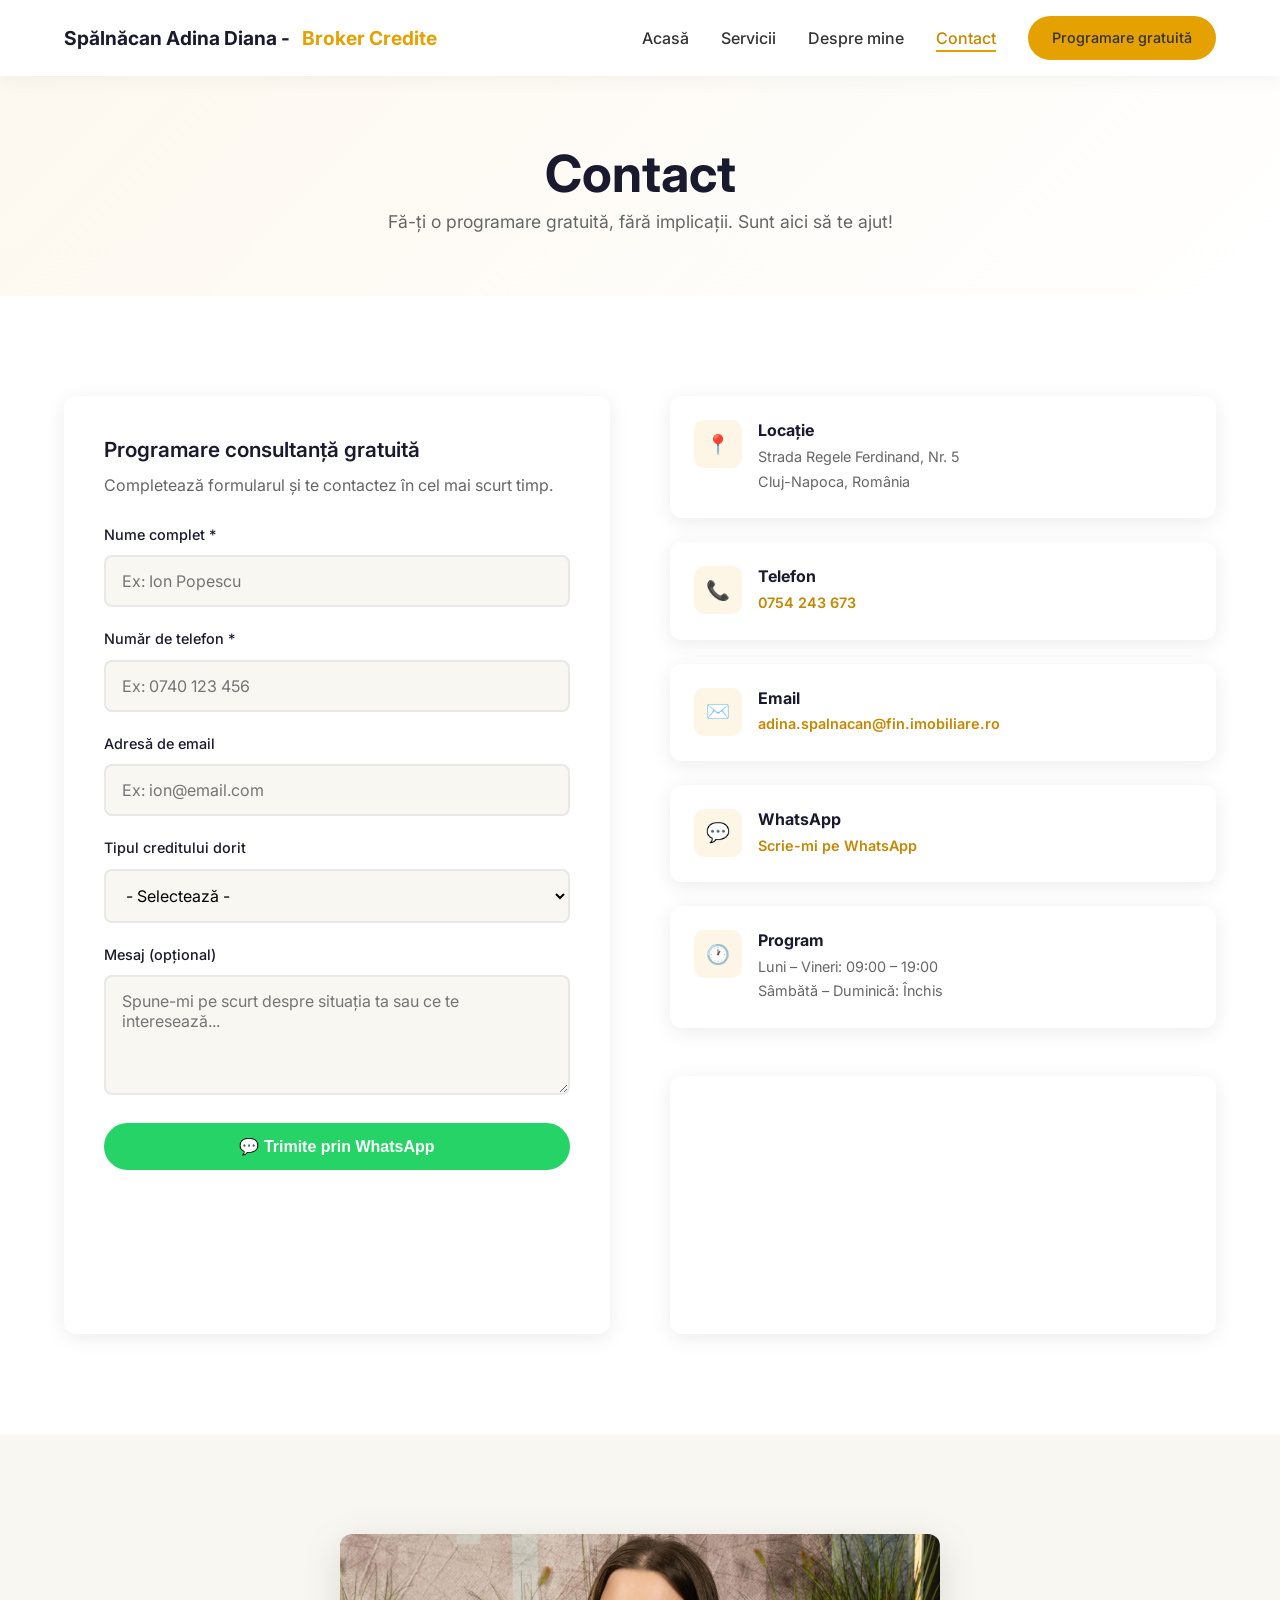
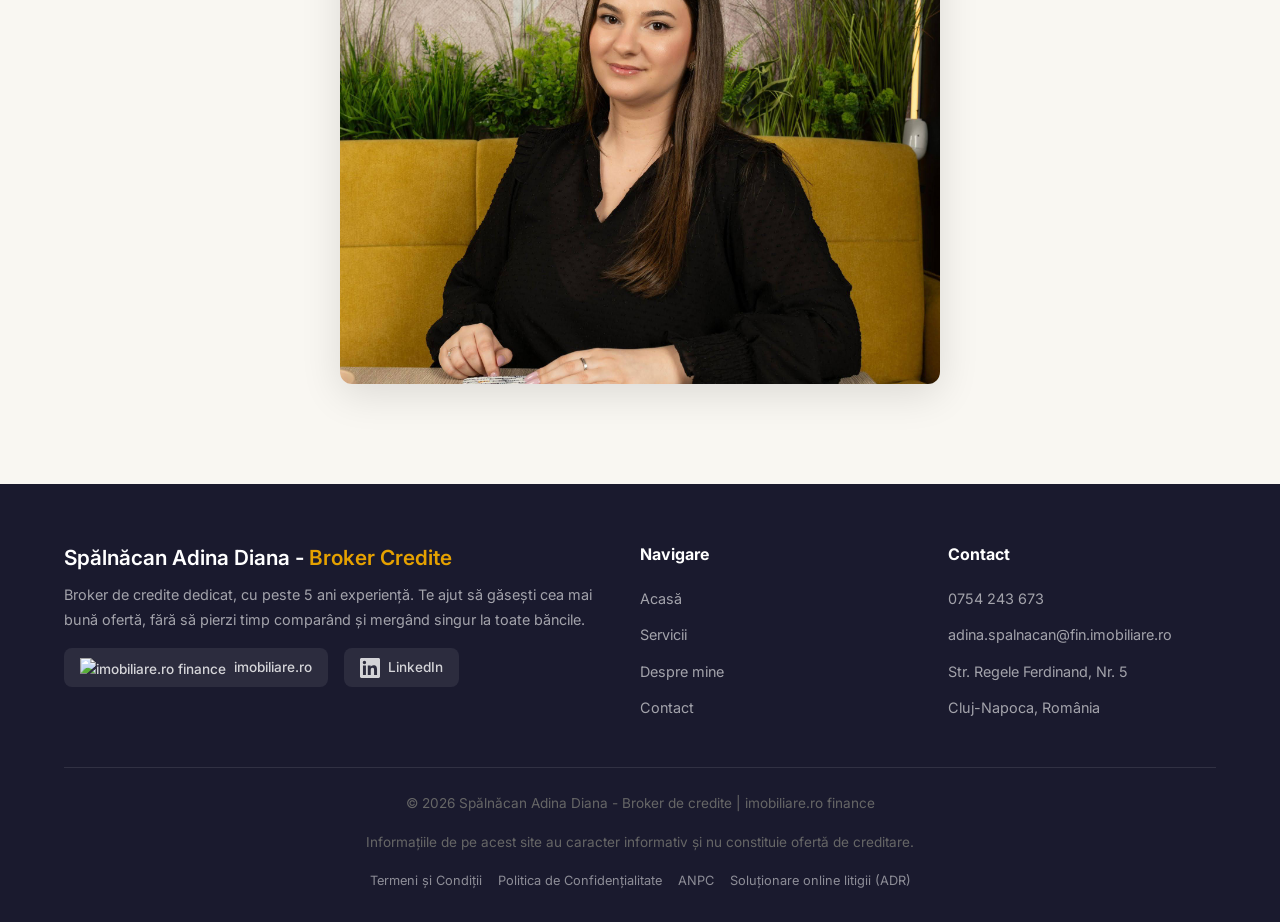
==== commit 2cf08b2e: "Form submits directly to WhatsApp on click" ====
--- a/contact.html
+++ b/contact.html
@@ -78,7 +78,7 @@
               <label for="message">Mesaj (opțional)</label>
               <textarea id="message" name="message" placeholder="Spune-mi pe scurt despre situația ta sau ce te interesează..."></textarea>
             </div>
-            <button type="submit" class="btn btn-primary" style="width: 100%; justify-content: center;">Trimite cererea →</button>
+            <button type="submit" class="btn btn-whatsapp" style="width: 100%; justify-content: center;">💬 Trimite prin WhatsApp</button>
           </form>
         </div>
 
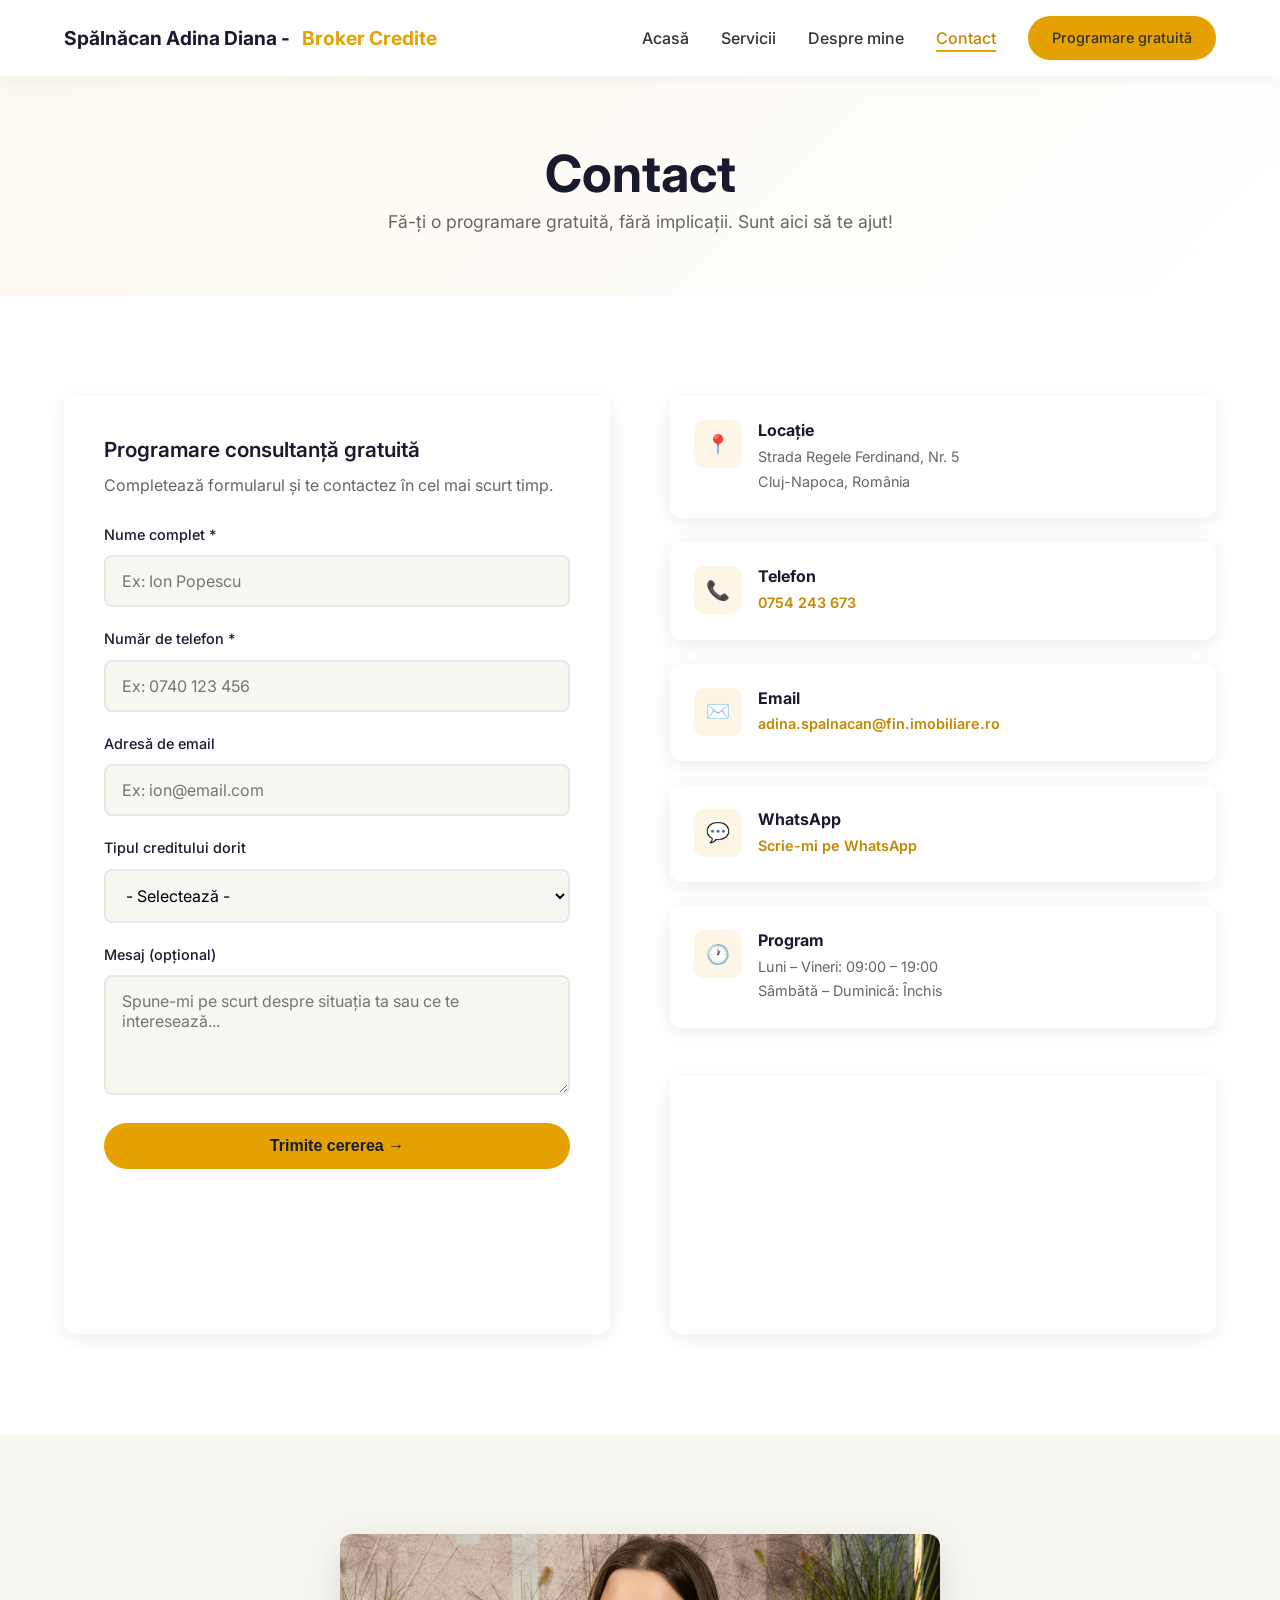
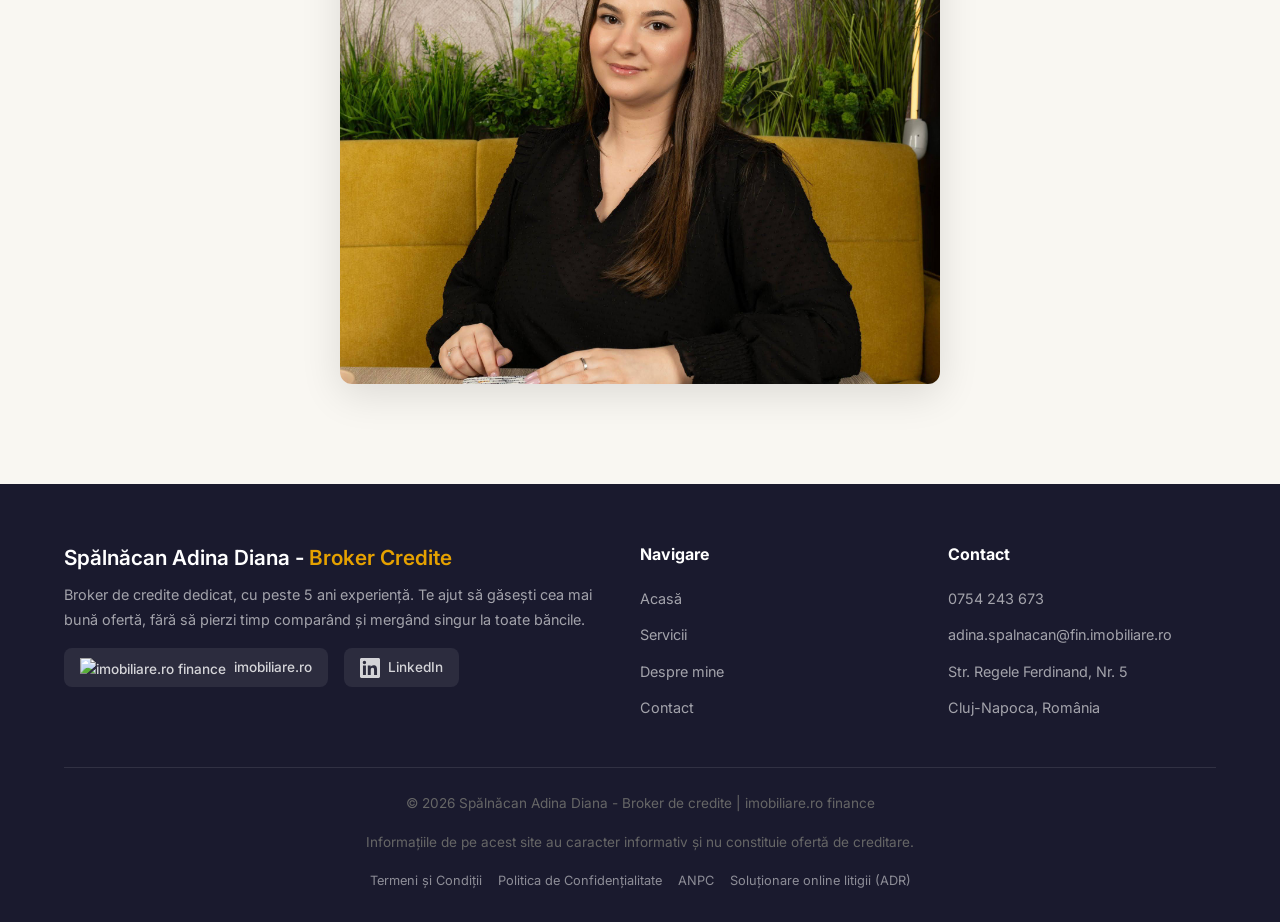
==== commit 51f38eca: "Smart form: WhatsApp direct on mobile, WhatsApp+Email+Phone options on desktop" ====
--- a/contact.html
+++ b/contact.html
@@ -78,7 +78,7 @@
               <label for="message">Mesaj (opțional)</label>
               <textarea id="message" name="message" placeholder="Spune-mi pe scurt despre situația ta sau ce te interesează..."></textarea>
             </div>
-            <button type="submit" class="btn btn-whatsapp" style="width: 100%; justify-content: center;">💬 Trimite prin WhatsApp</button>
+            <button type="submit" class="btn btn-primary" style="width: 100%; justify-content: center;">Trimite cererea →</button>
           </form>
         </div>
 
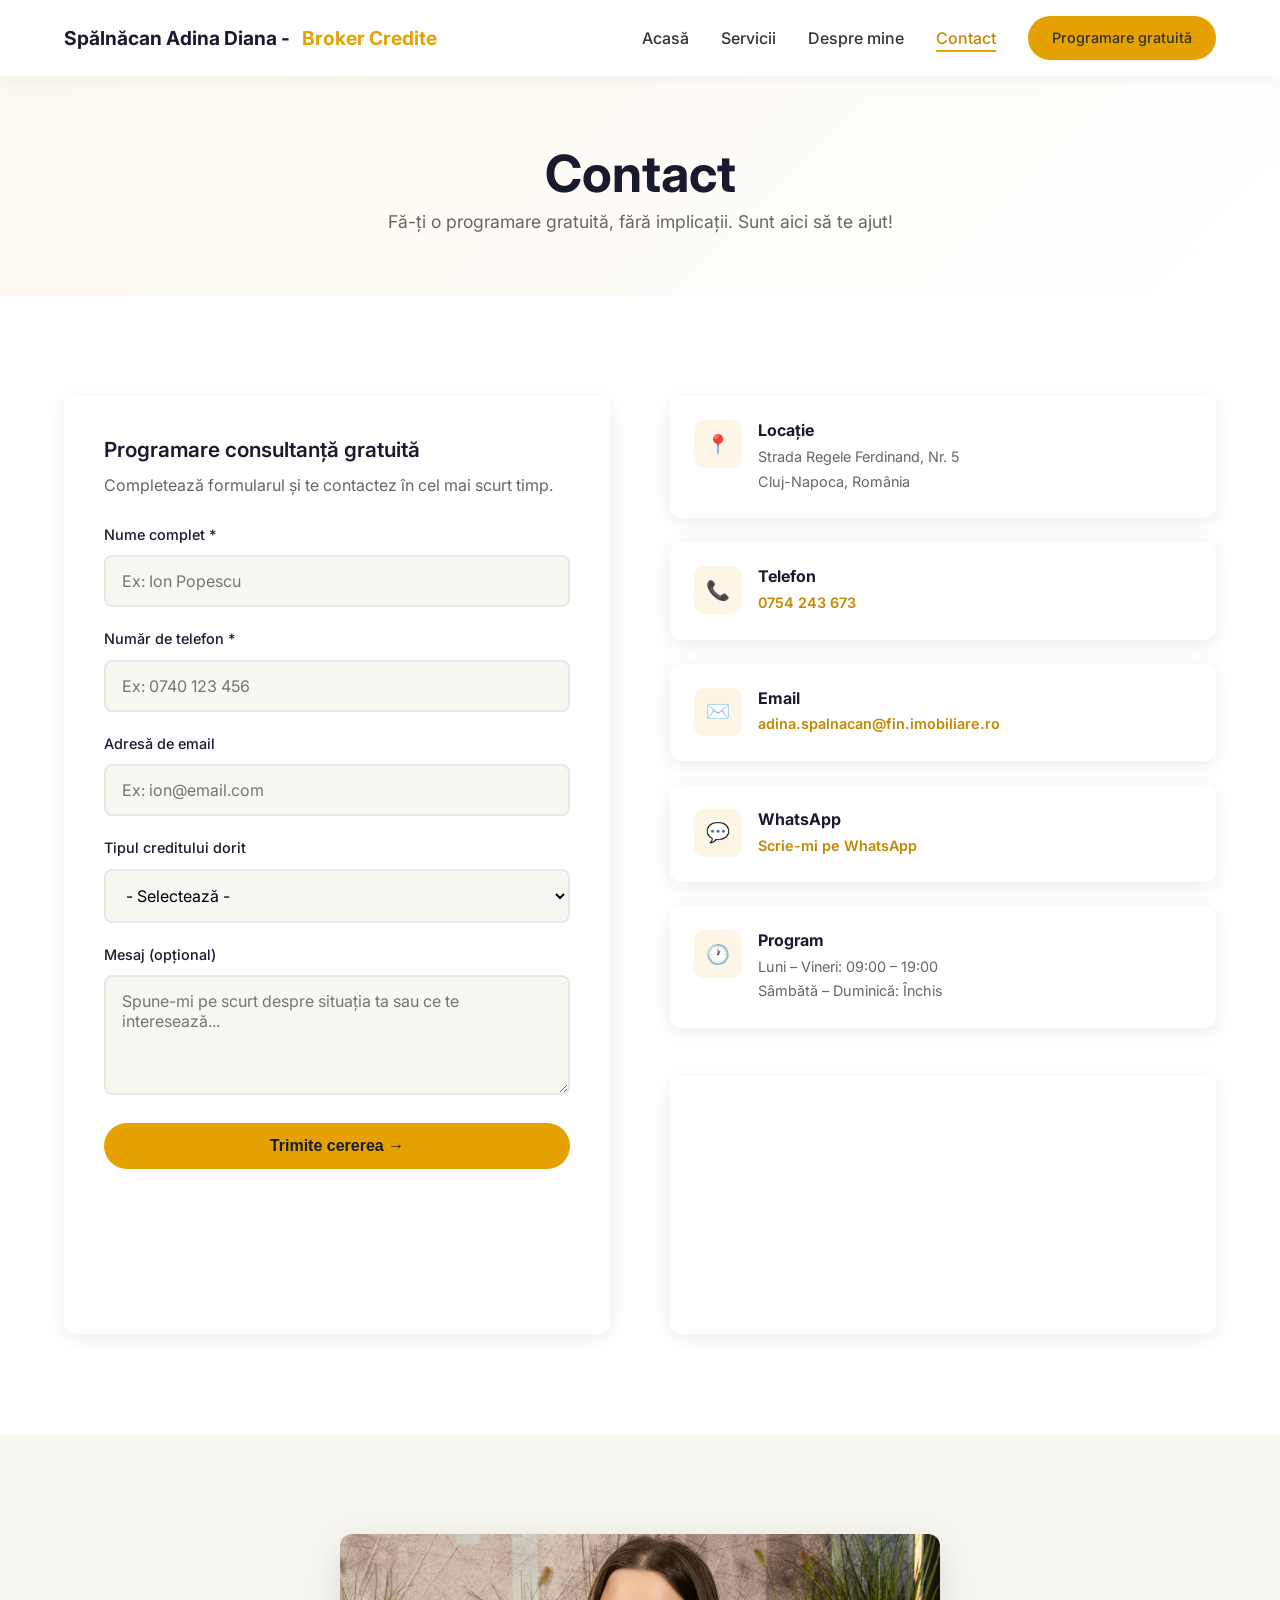
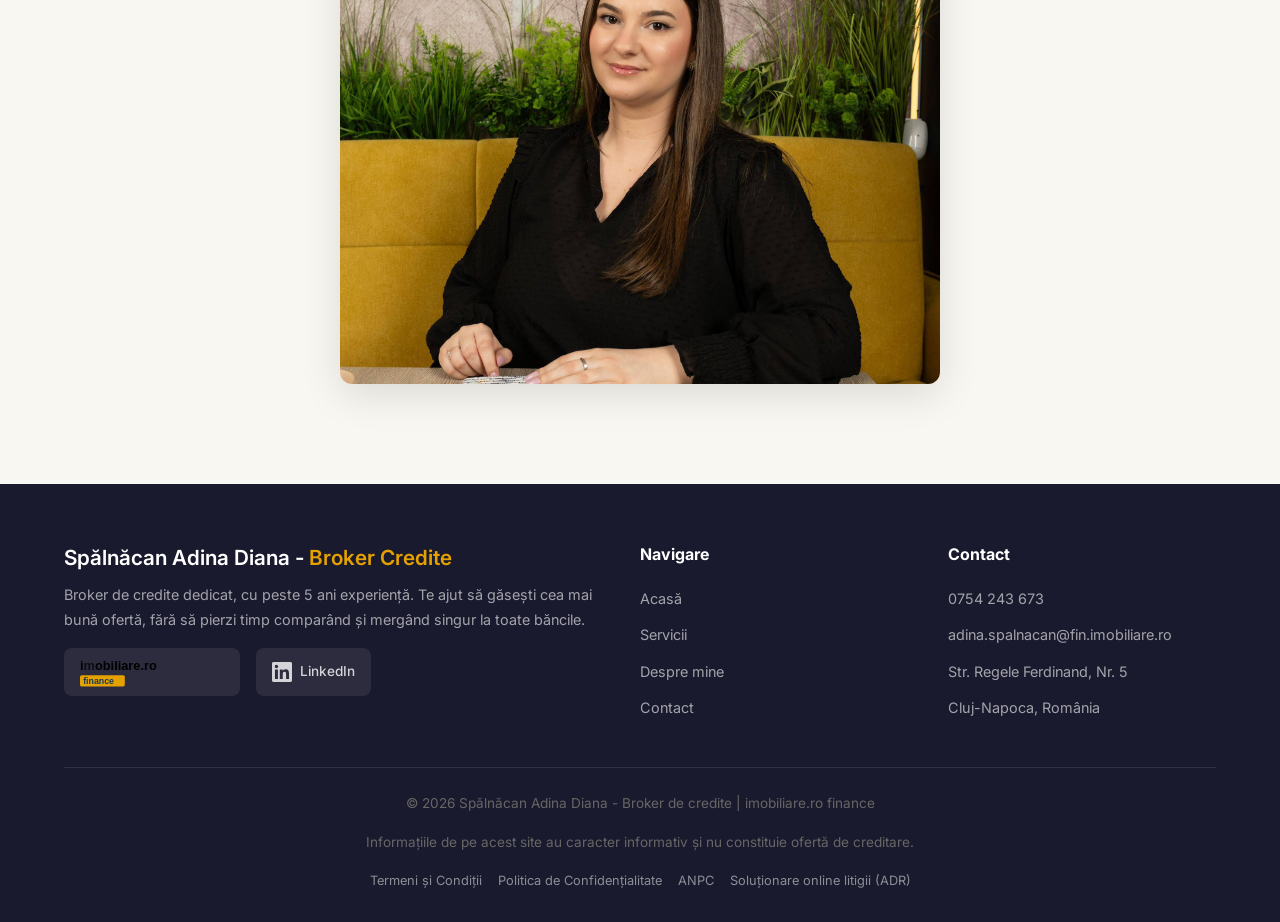
==== commit 4f411baa: "Add imobiliare.ro finance logo SVG to footer" ====
--- a/contact.html
+++ b/contact.html
@@ -157,7 +157,7 @@
           <p>Broker de credite dedicat, cu peste 5 ani experiență. Te ajut să găsești cea mai bună ofertă, fără să pierzi timp comparând și mergând singur la toate băncile.</p>
           <div class="footer-social">
             <a href="https://finance.imobiliare.ro/broker/adina-spalnacan" target="_blank" rel="noopener">
-              <img src="https://finance.imobiliare.ro/favicon.ico" alt="imobiliare.ro finance"> imobiliare.ro
+              <img src="img/imobiliare-finance-logo.svg" alt="imobiliare.ro finance" style="height: 32px;">
             </a>
             <a href="https://www.linkedin.com/in/adina-sp%C4%83ln%C4%83can-6b1149241/" target="_blank" rel="noopener">
               <svg width="20" height="20" viewBox="0 0 24 24" fill="currentColor"><path d="M20.447 20.452h-3.554v-5.569c0-1.328-.027-3.037-1.852-3.037-1.853 0-2.136 1.445-2.136 2.939v5.667H9.351V9h3.414v1.561h.046c.477-.9 1.637-1.85 3.37-1.85 3.601 0 4.267 2.37 4.267 5.455v6.286zM5.337 7.433a2.062 2.062 0 01-2.063-2.065 2.064 2.064 0 112.063 2.065zm1.782 13.019H3.555V9h3.564v11.452zM22.225 0H1.771C.792 0 0 .774 0 1.729v20.542C0 23.227.792 24 1.771 24h20.451C23.2 24 24 23.227 24 22.271V1.729C24 .774 23.2 0 22.222 0h.003z"/></svg>
